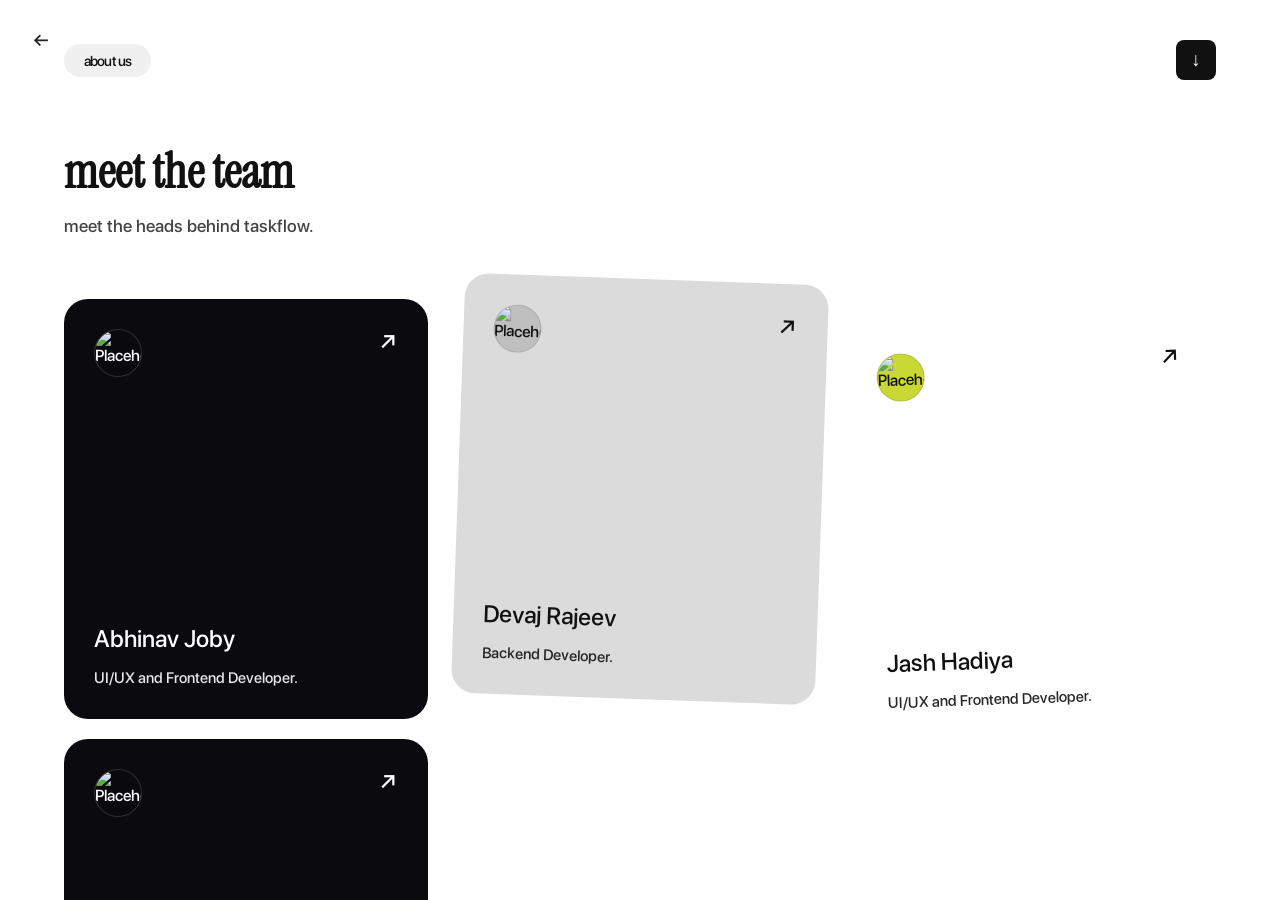
==== web/about.html @ 5db7f967 "Update repository with completed development code" ====
<!DOCTYPE html>
<html lang="en" data-theme="light">

<head>
    <meta charset="UTF-8">
    <title>About Us - TaskFlow</title>
    <link rel="stylesheet" href="css/root.css">
    <link rel="stylesheet" href="css/onboarding.css">
    <style>
        /* CSS Reset & Base Styles */
        * {
            margin: 0;
            padding: 0;
            box-sizing: border-box;
        }

        body {
            font-family: var(--sfMed);
            background-color: #ffffff;
            color: #111;
            overflow: hidden;
        }

        /* 
         * Scroll Snapping Logic
         */
        .snap-container {
            height: 100vh;
            overflow-y: scroll;
            scroll-snap-type: y mandatory;
            scroll-behavior: smooth;
        }

        .snap-section {
            min-height: 100vh;
            width: 100%;
            scroll-snap-align: start;
            scroll-snap-stop: normal;
            position: relative;
        }

        /* Main Design Section */
        .content-wrapper {
            max-width: 1400px;
            margin: 0 auto;
            padding: 40px 5%;
            display: flex;
            flex-direction: column;
            justify-content: center;
            min-height: 100vh;
        }

        /* Top Navigation/Header */
        .header-bar {
            display: flex;
            justify-content: space-between;
            align-items: center;
            margin-bottom: 60px;
        }

        .badge {
            background-color: #f0f0f0;
            padding: 8px 20px;
            border-radius: 30px;
            font-size: 0.9rem;
            font-weight: 500;
        }

        .icon-btn {
            background-color: #111;
            color: white;
            border: none;
            width: 40px;
            height: 40px;
            border-radius: 8px;
            cursor: pointer;
            display: flex;
            align-items: center;
            justify-content: center;
            font-size: 1.2rem;
            transition: transform 0.2s ease;
        }

        .icon-btn:hover {
            transform: translateY(2px);
        }

        /* Typography */
        h1.title {
            font-size: 4rem;
            font-weight: 500;
            margin-bottom: 20px;
            letter-spacing: -1px;
        }

        p.subtitle {
            font-size: 1.1rem;
            line-height: 1.5;
            color: #444;
            max-width: 800px;
            margin-bottom: 60px;
        }

        /* Cards Layout */
        .cards-grid {
            display: grid;
            grid-template-columns: repeat(auto-fit, minmax(280px, 1fr));
            gap: 30px;
            align-items: center;
        }

        /* Base Card Styling */
        .card {
            border-radius: 24px;
            padding: 30px;
            height: 420px;
            display: flex;
            flex-direction: column;
            justify-content: space-between;
            transition: transform 0.3s ease, box-shadow 0.3s ease;
        }

        .card:hover {
            transform: scale(1.02) translateY(-10px) !important;
            box-shadow: 0 20px 40px rgba(0, 0, 0, 0.1);
        }

        /* Specific Card Variants */
        .card-black {
            background-color: var(--blackTint);
            color: #ffffff;
        }

        .card-grey {
            background-color: #dbdbdb;
            color: #111111;
            /* Mimicking the slight rotation and vertical offset from the design */
            transform: translateY(-20px) rotate(2deg);
        }

        .card-yellow {
            background-color: #FFF;
            color: #111111;
            /* Mimicking the slight rotation and vertical offset from the design */
            transform: translateY(20px) rotate(-2deg);
        }

        /* Card Header (Image Placeholder + Arrow) */
        .card-header {
            display: flex;
            justify-content: space-between;
            align-items: flex-start;
        }

        .image-placeholder {
            width: 48px;
            height: 48px;
            border-radius: 50%;
            background-color: rgba(255, 255, 255, 0.2);
            object-fit: cover;
            /* Added subtle border to frame the image */
            border: 1px solid rgba(128, 128, 128, 0.3);
        }

        .card-black .image-placeholder {
            background-color: var(--textPrimary);
        }

        .card-grey .image-placeholder {
            background-color: #bfbfbf;
        }

        .card-yellow .image-placeholder {
            background-color: #c9d832;
        }

        .arrow-icon {
            font-size: 1.5rem;
            font-weight: 300;
        }

        /* Card Content */
        .card-body h3 {
            font-size: 1.5rem;
            margin-bottom: 15px;
            font-weight: 500;
        }

        .card-body p {
            font-size: 0.95rem;
            line-height: 1.4;
            opacity: 0.9;
        }

        /* Team 6 Snap Section */
        .team-section {
            background-color: #0a0a0a;
            color: #ffffff;
            display: flex;
            align-items: center;
            justify-content: center;
            flex-direction: column;
            text-align: center;
        }

        .giant-text {
            font-size: 20vw;
            font-weight: 900;
            line-height: 1;
            letter-spacing: -0.05em;
            margin: 0;
            background: linear-gradient(180deg, #ffffff 0%, #666666 100%);
            -webkit-background-clip: text;
            background-clip: text;
            -webkit-text-fill-color: transparent;
            /* Drop shadow for depth */
            filter: drop-shadow(0px 20px 30px rgba(0, 0, 0, 0.5));
        }

        /* Responsive Adjustments */
        @media (max-width: 1024px) {
            h1.title {
                font-size: 3rem;
            }

            .card-grey,
            .card-yellow {
                transform: none;
            }

            /* Reset transforms on smaller screens to prevent overlap */
            .card {
                height: auto;
                min-height: 350px;
            }
        }

        @media (max-width: 768px) {
            h1.title {
                font-size: 2.5rem;
            }

            p.subtitle {
                font-size: 1rem;
            }

            .cards-grid {
                grid-template-columns: 1fr;
            }

            .content-wrapper {
                padding-top: 80px;
            }
        }

        .back-btn {
            background: var(--glassAColor);
            color: var(--textPrimary);
            width: 40px;
            height: 40px;
            border-radius: 50%;
            display: flex;
            align-items: center;
            justify-content: center;
            text-decoration: none;
            backdrop-filter: blur(10px);
            font-size: 1.2rem;
            box-shadow: var(--glassAShadow);
            border: none;
            cursor: pointer;
        }

        #design-section {
            background-color: var(--bgPrimary);
            background-image: var(--bgImage);
            background-size: cover;
            background-position: center;
            background-repeat: no-repeat;
            transition: background-image 0.3s ease;
            /* Smooth transition */
        }
    </style>
    <script type="text/javascript" src="/eel.js"></script>
    <script>
        let savedTheme = localStorage.getItem('theme') || 'light';
        document.documentElement.setAttribute('data-theme', savedTheme);
    </script>
</head>

<body>


    <!-- Main Scroll Container enforcing the snap physics -->
    <div class="snap-container">

        <!-- First Snap Section: The UI Design -->
        <section class="snap-section" id="design-section">
            <a href="index.html" class="back-btn sfMed" style="position: fixed; margin: 20px;">←</a>

            <div class="content-wrapper">

                <!-- Header Component -->
                <div class="header-bar">
                    <div class="badge sfMed">about us</div>
                    <button class="icon-btn"
                        onclick="document.getElementById('team-section').scrollIntoView({behavior: 'smooth'})">
                        ↓
                    </button>
                </div>

                <!-- Intro Component -->
                <h1 class="instSerif" style="font-size: 3rem; margin-bottom: 10px;">meet the team</h1>
                <p class="subtitle">
                    meet the heads behind taskflow.
                </p>

                <!-- Cards Grid Component -->
                <div class="cards-grid">

                    <!-- Card 01 -->
                    <div class="card card-black">
                        <div class="card-header">
                            <img src="https://via.placeholder.com/100" alt="Placeholder" class="image-placeholder">
                            <span class="arrow-icon">↗</span>
                        </div>
                        <div class="card-body">
                            <h3>Abhinav Joby</h3>
                            <p>UI/UX and Frontend Developer.</p>
                        </div>
                    </div>

                    <!-- Card 02 -->
                    <div class="card card-grey">
                        <div class="card-header">
                            <img src="https://via.placeholder.com/100" alt="Placeholder" class="image-placeholder">
                            <span class="arrow-icon">↗</span>
                        </div>
                        <div class="card-body">
                            <h3>Devaj Rajeev</h3>
                            <p>Backend Developer.</p>
                        </div>
                    </div>

                    <!-- Card 03 -->
                    <div class="card card-yellow">
                        <div class="card-header">
                            <img src="https://via.placeholder.com/100" alt="Placeholder" class="image-placeholder">
                            <span class="arrow-icon">↗</span>
                        </div>
                        <div class="card-body">
                            <h3>Jash Hadiya</h3>
                            <p>UI/UX and Frontend Developer.</p>
                        </div>
                    </div>

                    <!-- Card 04 -->
                    <div class="card card-black" style="transform: translateY(-10px);">
                        <div class="card-header">
                            <img src="https://via.placeholder.com/100" alt="Placeholder" class="image-placeholder">
                            <span class="arrow-icon">↗</span>
                        </div>
                        <div class="card-body">
                            <h3>Shreyas Das</h3>
                            <p>Data and Algorithm Developer.</p>
                        </div>
                    </div>

                </div>
            </div>
        </section>

        <!-- Second Snap Section: The Team Reveal -->
        <section class="snap-section team-section" id="team-section">
            <h1 class="giant-text instSerif">TEAM 6</h1>
        </section>

    </div>
</body>

</html>
---- web/css/root.css ----
/* root.css */

/* 1. FONT-FACE DEFINITIONS */
@font-face {
    font-family: 'SFProMedium';
    src: url('../assets/fonts/SFPRODISPLAYMEDIUM.OTF') format('opentype');
}

@font-face {
    font-family: 'SFProRegular';
    src: url('../assets/fonts/SFPRODISPLAYREGULAR.OTF') format('opentype');
}

@font-face {
    font-family: 'SFProBold';
    src: url('../assets/fonts/SFPRODISPLAYBOLD.OTF') format('opentype');
}

@font-face {
    font-family: 'InstrumentSerif';
    src: url('../assets/fonts/InstrumentSerif-Regular.ttf') format('truetype');
}

@font-face {
    font-family: 'NothingFont';
    src: url('../assets/fonts/nothing-font-5x7.ttf') format('truetype');
}

/* 2. CORE VARIABLES */
:root {
    /* Typography Engines */
    --sfMed: 'SFProMedium', -apple-system, sans-serif;
    --sfReg: 'SFProRegular', -apple-system, sans-serif;
    --sfBold: 'SFProBold', -apple-system, sans-serif;
    --instSerif: 'InstrumentSerif', serif;
    --dotFont: 'NothingFont', monospace;

    /* Spacing Specs */
    --sfLetterSpacing: -0.06em;
    --dotLetterSpacing: -0.06em;

    /* Vibrant Subject Color Pool (Randomly assigned at creation) */
    --pillColor1: #ee5252;
    /* Vibrant Coral */
    --pillColor2: #e09c1c;
    /* Bright Amber */
    --pillColor3: #1dc8b7;
    /* Fresh Teal */
    --pillColor4: #4AC9FF;
    /* Sky Blue */
    --pillColor5: #795ef3;
    /* Electric Violet */
    --pillColor6: #e7458e;
    /* Hot Pink */
    --pillColor7: #2fcc8e;
    /* Emerald Mint */
    --pillColor8: #8ed51b;
    /* Neon Lime */

    /* Base Palette */
    --whitePure: #FFFFFF;
    --blackTint: #0A0A0F;

    /* Responsive Blur */
    --glassBlur: 0.9375rem;
    /* ~15px equivalent */
}

/* 3. THEME VARIANTS */
[data-theme="light"] {
    --bgImage: url('../assets/images/bglight.png');

    /* Text Colors */
    --textPrimary: rgba(10, 10, 15, 0.9);
    --textSecondary: rgba(10, 10, 15, 0.6);
    --textInverse: #FFFFFF;
    --stf: rgb(224, 224, 224);

    /* Glass Type A (60% Opacity + White Inner Shadow) */
    --glassAColor: rgba(255, 255, 255, 0.6);
    --glassAShadow: inset 4px 4px 4px 0px rgba(255, 255, 255, 1);

    /* Glass Type B (90% Opacity) */
    --glassBColor: rgba(255, 255, 255, 0.77);
    --taskbg: rgb(255, 255, 255);

    --accentBlue: #007aff;
    --navGlowColor: #ffffff;
    /* Tunable glow color for light mode */
}

[data-theme="dark"] {
    --bgImage: url('../assets/images/bgdark.png');

    /* Text Colors */
    --textPrimary: rgba(255, 255, 255, 0.95);
    --textSecondary: rgba(255, 255, 255, 0.5);
    --textInverse: #0A0A0F;
    --stf: rgb(66, 66, 66);

    /* Glass Type A (60% Opacity + Subtle Inner Shadow) */
    --glassAColor: rgba(10, 10, 15, 0.6);
    --glassAShadow: inset 4px 4px 4px 0px rgba(255, 255, 255, 0.05);

    /* Glass Type B (90% Opacity) */
    --glassBColor: rgba(10, 10, 15, 0.9);
    --taskbg: rgb(10, 10, 15);

    --accentBlue: #60A5FA;
    --navGlowColor: #4f3e9259;
    /* Tunable glow color for dark mode */
}

/* 4. UTILITY CLASSES */

/* Typography */
.sfMed {
    font-family: var(--sfMed);
    letter-spacing: var(--sfLetterSpacing);
    font-weight: 500;
}

.sfReg {
    font-family: var(--sfReg);
    letter-spacing: var(--sfLetterSpacing);
    font-weight: 400;
}

.instSerif {
    font-family: var(--instSerif);
}

.dotFont {
    font-family: var(--dotFont);
    letter-spacing: var(--dotLetterSpacing);
}

/* Dynamic Pill Backgrounds */
.pill1 {
    background-color: var(--pillColor1);
}

.pill2 {
    background-color: var(--pillColor2);
}

.pill3 {
    background-color: var(--pillColor3);
}

.pill4 {
    background-color: var(--pillColor4);
}

.pill5 {
    background-color: var(--pillColor5);
}

.pill6 {
    background-color: var(--pillColor6);
}

.pill7 {
    background-color: var(--pillColor7);
}

.pill8 {
    background-color: var(--pillColor8);
}

/* Glass Components (No Borders) */
.glassCard60 {
    background: var(--glassAColor);
    backdrop-filter: blur(var(--glassBlur));
    -webkit-backdrop-filter: blur(var(--glassBlur));
    box-shadow: var(--glassAShadow);
    border-radius: 1.25rem;
    color: var(--textPrimary);
    border: none;
}

.glassCard90 {
    background: var(--glassBColor);
    backdrop-filter: blur(var(--glassBlur));
    -webkit-backdrop-filter: blur(var(--glassBlur));
    border-radius: 1.25rem;
    color: var(--textPrimary);
    border: none;
}

/* 5. GLOBAL RESET */
* {
    margin: 0;
    padding: 0;
    box-sizing: border-box;
    -webkit-font-smoothing: antialiased;
}

body {
    background-image: var(--bgImage);
    background-size: cover;
    background-position: center;
    background-attachment: fixed;
    height: 100vh;
    width: 100vw;
    overflow: hidden;
    font-family: var(--sfReg);
    color: var(--textPrimary);
}
---- web/css/onboarding.css ----
body {
    background-image: none !important;
    background-color: var(--whitePure) !important;
    overflow: hidden;
    position: relative;
    margin: 0;
    padding: 0;
}

.bg-layer {
    position: fixed;
    top: 0;
    left: 0;
    right: 0;
    bottom: 0;
    background-image: url('../assets/images/bglight.png'), var(--bgImage);
    background-size: cover;
    background-position: center bottom;
    z-index: 1;
    /* Zoom transitions via clip-path */
    transition: clip-path 1.2s cubic-bezier(0.77, 0, 0.175, 1);
    clip-path: inset(0% 0% 0% 0% round 0px);
}

.screen {
    position: absolute;
    top: 0;
    left: 0;
    right: 0;
    bottom: 0;
    z-index: 2;
    display: flex;
    flex-direction: column;
    align-items: center;
    justify-content: center;
    opacity: 0;
    pointer-events: none;
    transition: opacity 0.8s ease;
    transition-delay: 0.2s;
    /* Give it a moment as BG zooms */
}

.screen.active {
    opacity: 1;
    pointer-events: auto;
}

/* User's images show dark text on grass! */
.title-text {
    color: #1a1a1a;
    font-size: 3.5rem;
    font-weight: 400;
    margin-bottom: 2rem;
    text-align: center;
    text-shadow: 0px 4px 20px rgba(255, 255, 255, 0.7);
}

.next-circle-btn {
    width: 60px;
    height: 60px;
    border-radius: 50%;
    background: rgba(255, 255, 255, 0.60);
    border: none;
    cursor: pointer;
    display: flex;
    align-items: center;
    justify-content: center;
    box-shadow: 0 8px 24px rgba(0, 0, 0, 0.1), inset 0px 2px 4px rgba(255, 255, 255, 1);
    transition: transform 0.2s ease, box-shadow 0.2s ease;
    color: #1a1a1a;
    backdrop-filter: blur(10px);
    -webkit-backdrop-filter: blur(10px);
}

.next-circle-btn.small {
    width: 45px;
    height: 45px;
}

.next-circle-btn:hover {
    transform: scale(1.08);
    box-shadow: 0 12px 32px rgba(0, 0, 0, 0.15), inset -2px 2px 4px rgba(255, 255, 255, 1);
}

/* Container defining inner content in masked states */
.content-container {
    width: 40vw;
    height: 35vh;
    min-width: 350px;
    display: flex;
    flex-direction: column;
    align-items: center;
    justify-content: center;
    gap: 1.5rem;
    position: relative;
}

.content-container.tall {
    height: 60vh;
    width: 28vw;
    min-width: 320px;
    gap: 1rem;
    justify-content: flex-start;
    padding-top: 50px;
}

.content-container h2 {
    font-size: 2.2rem;
    color: #1a1a1a;
    font-weight: 400;
    text-align: center;
}

.intent-title {
    color: #007bffc3 !important;
    /* Muted blue from screenshot */
    margin-bottom: 1rem;
}

/* Glass Input */
.glass-input {
    width: 80%;
    max-width: 350px;
    padding: 1rem 1.5rem;
    font-size: 1.25rem;
    background: rgba(255, 255, 255, 0.6);
    backdrop-filter: blur(15px);
    -webkit-backdrop-filter: blur(15px);
    box-shadow: inset 0px 4px 4px 0px rgba(255, 255, 255, 1), 0 8px 24px rgba(0, 0, 0, 0.06);
    border-radius: 1.2rem;
    border: 1px solid rgba(255, 255, 255, 0.4);
    outline: none;
    text-align: center;
    color: #1a1a1a;
    transition: transform 0.2s ease, box-shadow 0.2s ease;
}

.glass-input:focus {
    transform: scale(1.02);
    box-shadow: inset 0px 4px 4px 0px rgba(255, 255, 255, 1), 0 12px 32px rgba(0, 0, 0, 0.1);
}

/* Pill Cloud */
.pill-cloud {
    position: relative;
    width: 100%;
    height: 300px;
}

.glass-pill {
    position: absolute;
    padding: 0.8rem 1.6rem;
    background: rgba(255, 255, 255, 0.6);
    backdrop-filter: blur(20px);
    -webkit-backdrop-filter: blur(20px);
    box-shadow: inset 0px 4px 4px 0px rgba(255, 255, 255, 1), 0 8px 20px rgba(0, 0, 0, 0.06);
    border-radius: 2rem;
    border: 1px solid rgba(255, 255, 255, 0.4);
    font-size: 1.1rem;
    color: #1a1a1a;
    cursor: pointer;
    transition: transform 0.2s ease, background 0.2s ease;
}

.glass-pill:hover,
.glass-pill.selected {
    transform: scale(1.1);
    background: rgba(255, 255, 255, 0.95);
}

.pill-green {
    background: rgba(184, 230, 153, 0.5);
    border: 1px solid rgba(255, 255, 255, 0.5);
    box-shadow: inset 0px 2px 8px 0px rgba(255, 255, 255, 0.8), 0 8px 20px rgba(0, 0, 0, 0.05);
}

.pill-green:hover,
.pill-green.selected {
    background: rgba(184, 230, 153, 0.8);
}

/* Hardcoded scatter pattern matching screenshot */
.pill-cloud button:nth-child(1) {
    top: 10px;
    left: 40%;
    transform: rotate(1deg);
}

.pill-cloud button:nth-child(2) {
    top: 75px;
    left: 21%;
    transform: rotate(-6deg);
}

.pill-cloud button:nth-child(3) {
    top: 70px;
    left: 50%;
    transform: rotate(4deg);
}

.pill-cloud button:nth-child(4) {
    top: 140px;
    left: 40%;
    transform: rotate(2deg);
}

.pill-cloud button:nth-child(5) {
    top: 200px;
    left: 25%;
    transform: rotate(-4deg);
}

.pill-cloud button:nth-child(6) {
    top: 230px;
    left: 49%;
    transform: rotate(3deg);
}

.pill-cloud button:hover,
.pill-cloud button.selected {
    transform: scale(1.1) rotate(-1deg);
}
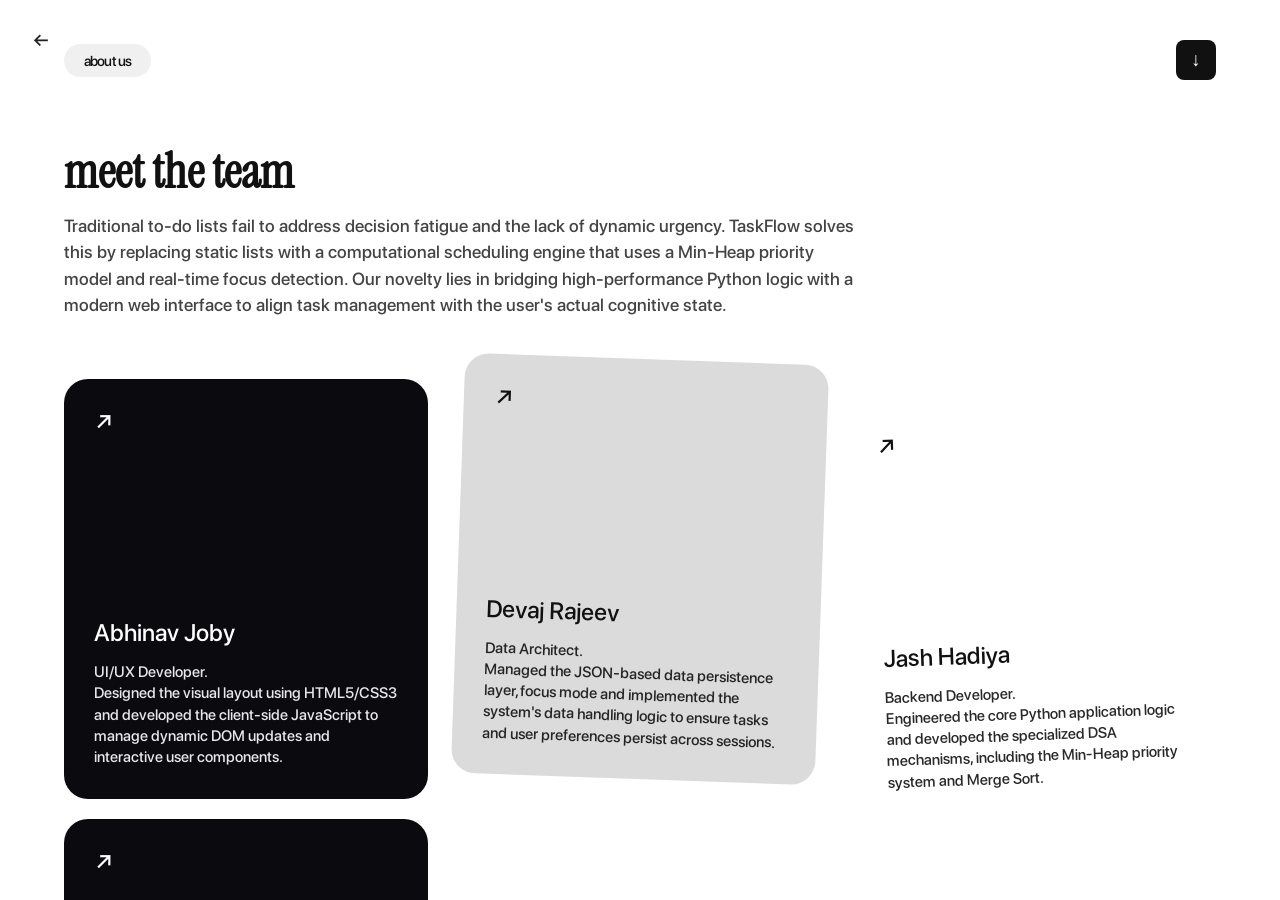
==== commit 71a9a66f: "final modifications" ====
--- a/web/about.html
+++ b/web/about.html
@@ -311,7 +311,10 @@
                 <!-- Intro Component -->
                 <h1 class="instSerif" style="font-size: 3rem; margin-bottom: 10px;">meet the team</h1>
                 <p class="subtitle">
-                    meet the heads behind taskflow.
+                    Traditional to-do lists fail to address decision fatigue and the lack of dynamic urgency. TaskFlow
+                    solves this by replacing static lists with a computational scheduling engine that uses a Min-Heap
+                    priority model and real-time focus detection. Our novelty lies in bridging high-performance Python
+                    logic with a modern web interface to align task management with the user's actual cognitive state.
                 </p>
 
                 <!-- Cards Grid Component -->
@@ -320,48 +323,57 @@
                     <!-- Card 01 -->
                     <div class="card card-black">
                         <div class="card-header">
-                            <img src="https://via.placeholder.com/100" alt="Placeholder" class="image-placeholder">
+
                             <span class="arrow-icon">↗</span>
                         </div>
                         <div class="card-body">
                             <h3>Abhinav Joby</h3>
-                            <p>UI/UX and Frontend Developer.</p>
+                            <p>UI/UX Developer.</p>
+                            <p>Designed the visual layout using HTML5/CSS3 and developed the client-side JavaScript to
+                                manage dynamic DOM updates and interactive user components.</p>
                         </div>
                     </div>
 
                     <!-- Card 02 -->
                     <div class="card card-grey">
                         <div class="card-header">
-                            <img src="https://via.placeholder.com/100" alt="Placeholder" class="image-placeholder">
+
                             <span class="arrow-icon">↗</span>
                         </div>
                         <div class="card-body">
                             <h3>Devaj Rajeev</h3>
-                            <p>Backend Developer.</p>
+                            <p>Data Architect.</p>
+                            <p>Managed the JSON-based data persistence layer, focus mode and implemented the system's
+                                data handling
+                                logic to ensure tasks and user preferences persist across sessions.</p>
                         </div>
                     </div>
 
                     <!-- Card 03 -->
                     <div class="card card-yellow">
                         <div class="card-header">
-                            <img src="https://via.placeholder.com/100" alt="Placeholder" class="image-placeholder">
+
                             <span class="arrow-icon">↗</span>
                         </div>
                         <div class="card-body">
                             <h3>Jash Hadiya</h3>
-                            <p>UI/UX and Frontend Developer.</p>
+                            <p>Backend Developer.</p>
+                            <p>Engineered the core Python application logic and developed the specialized DSA
+                                mechanisms, including the Min-Heap priority system and Merge Sort.</p>
                         </div>
                     </div>
 
                     <!-- Card 04 -->
                     <div class="card card-black" style="transform: translateY(-10px);">
                         <div class="card-header">
-                            <img src="https://via.placeholder.com/100" alt="Placeholder" class="image-placeholder">
+
                             <span class="arrow-icon">↗</span>
                         </div>
                         <div class="card-body">
                             <h3>Shreyas Das</h3>
-                            <p>Data and Algorithm Developer.</p>
+                            <p>System Integrator.</p>
+                            <p>Established the high-performance communication channel between the Python logic and the
+                                Chromium frontend using the Eel library.</p>
                         </div>
                     </div>
 
@@ -371,7 +383,7 @@
 
         <!-- Second Snap Section: The Team Reveal -->
         <section class="snap-section team-section" id="team-section">
-            <h1 class="giant-text instSerif">TEAM 6</h1>
+            <h1 class="giant-text dotFont">team 6</h1>
         </section>
 
     </div>
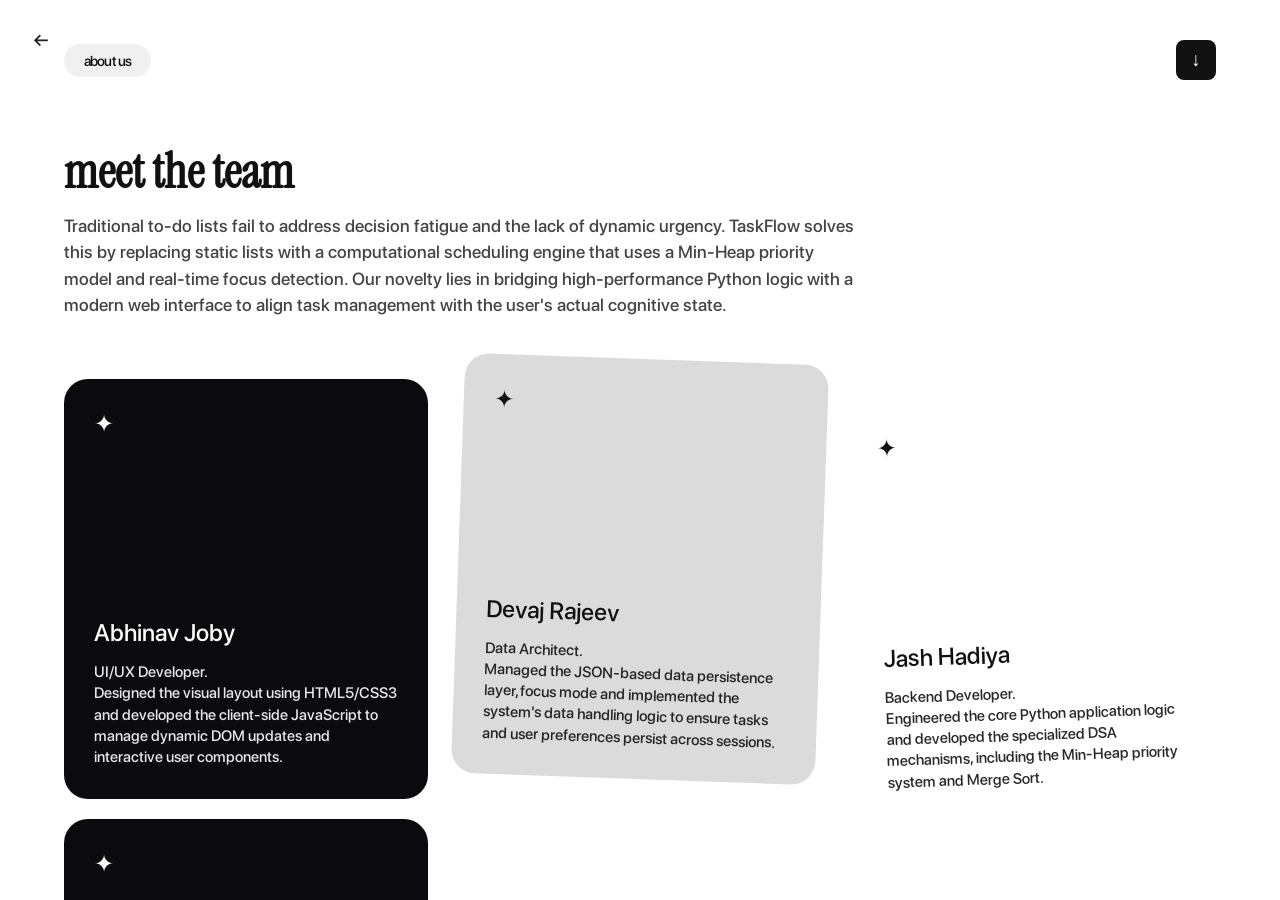
==== commit d0b30775: "fix" ====
--- a/web/about.html
+++ b/web/about.html
@@ -324,7 +324,7 @@
                     <div class="card card-black">
                         <div class="card-header">
 
-                            <span class="arrow-icon">↗</span>
+                            <span class="arrow-icon">✦</span>
                         </div>
                         <div class="card-body">
                             <h3>Abhinav Joby</h3>
@@ -338,7 +338,7 @@
                     <div class="card card-grey">
                         <div class="card-header">
 
-                            <span class="arrow-icon">↗</span>
+                            <span class="arrow-icon">✦</span>
                         </div>
                         <div class="card-body">
                             <h3>Devaj Rajeev</h3>
@@ -353,7 +353,7 @@
                     <div class="card card-yellow">
                         <div class="card-header">
 
-                            <span class="arrow-icon">↗</span>
+                            <span class="arrow-icon">✦</span>
                         </div>
                         <div class="card-body">
                             <h3>Jash Hadiya</h3>
@@ -367,7 +367,7 @@
                     <div class="card card-black" style="transform: translateY(-10px);">
                         <div class="card-header">
 
-                            <span class="arrow-icon">↗</span>
+                            <span class="arrow-icon">✦</span>
                         </div>
                         <div class="card-body">
                             <h3>Shreyas Das</h3>
